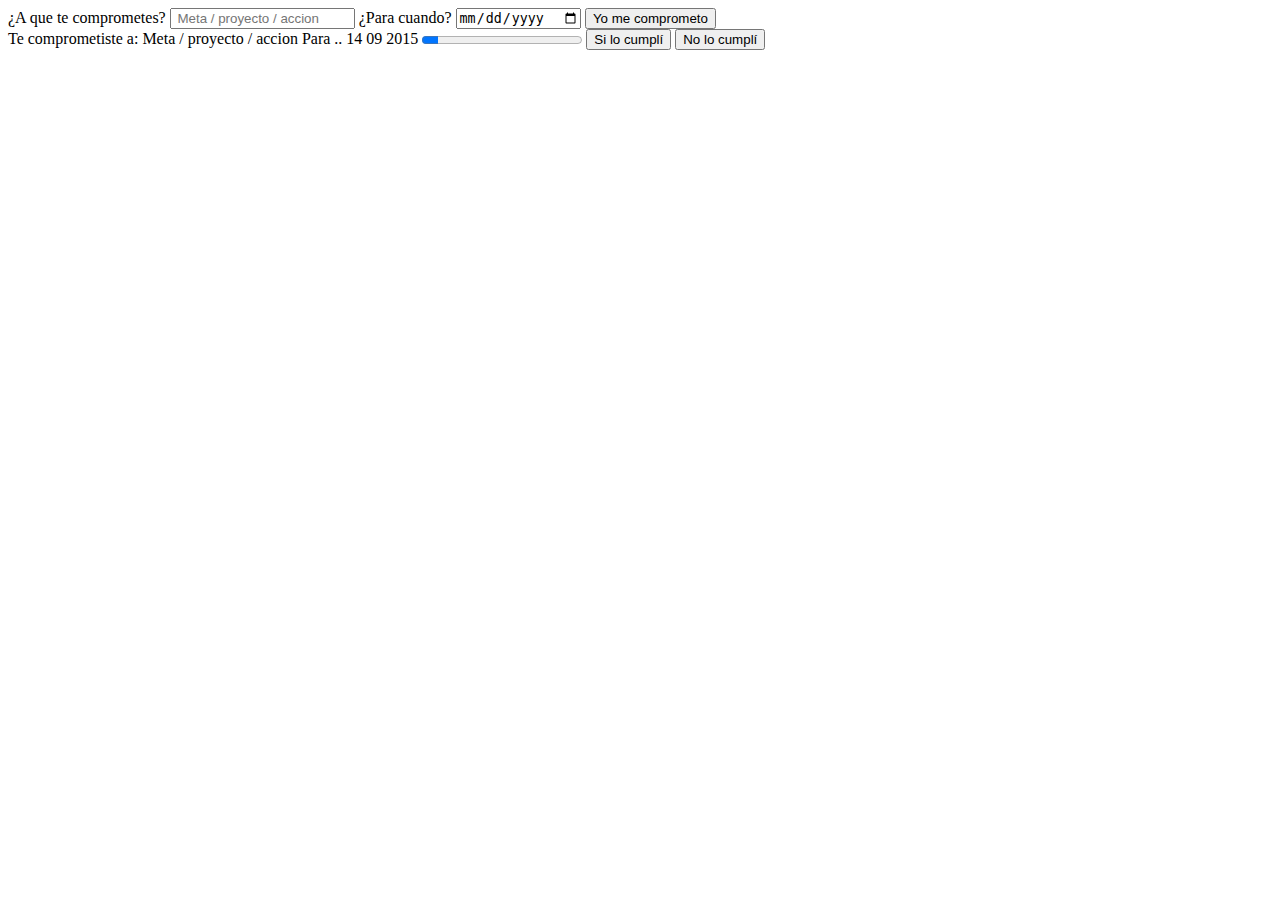
==== app/views/App/Index.html @ ecc83b07 "Moving styles to its own file" ====
<!DOCTYPE html>
<html>
<head>
  <meta charset="utf-8">
  <meta http-equiv="X-UA-Compatible" content="IE=edge">
  <title>Inzayt</title>
  <link rel="stylesheet" type="text/css" href="/public/css/commit.css">
  <link href='http://fonts.googleapis.com/css?family=Lato:400,700' rel='stylesheet' type='text/css'>
  <link href='http://fonts.googleapis.com/css?family=Open+Sans' rel='stylesheet' type='text/css'>
<style>
  </style>
</head>
<body>

  <form action="">
    <label>¿A que te comprometes?</label>
    <input type="text" placeholder =" Meta / proyecto / accion ">

    <label>¿Para cuando?</label>
    <input type="date">

    <input class="bottom" type="submit" value="Yo me comprometo">
  </form>


  <form action="">

    <label>Te comprometiste a:</label>
    <label class='actived'>  Meta / proyecto / accion </label>

    <label>Para ..</label>
    <label class='actived date'>  14 </label>
    <label class='actived date'>  09 </label>
    <label class='actived date'>  2015 </label>

    <progress value="1" max="10" ></progress>

    <input type="submit" class="bottom si"  name="Lo cumpli" value="Si lo cumplí">
    <input type="submit" class="bottom no"  name="No lo cumpli" value="No lo cumplí">
  </form>

</body>
</html>
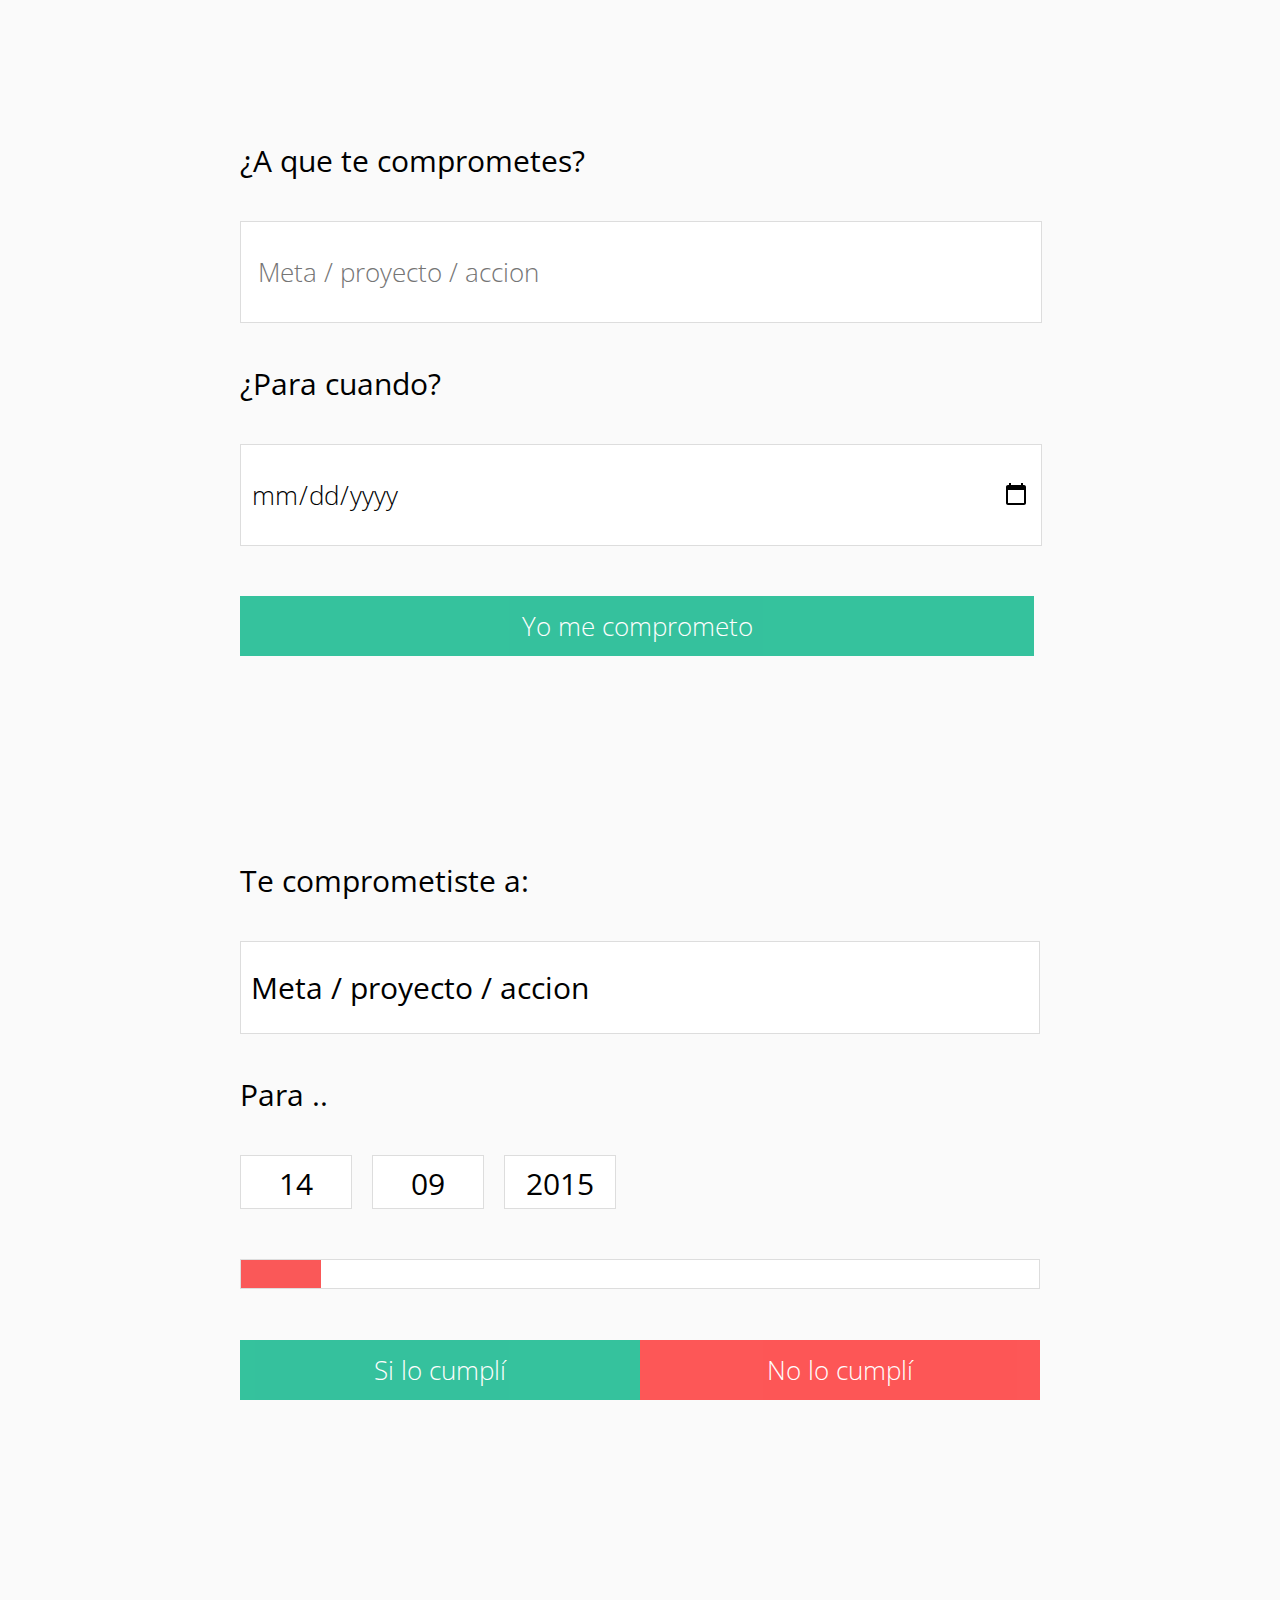
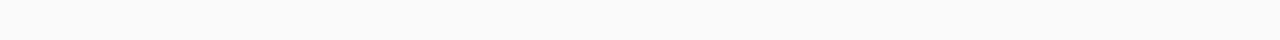
==== commit e10b42fe: "Saving commitments :)" ====
--- a/app/views/App/Index.html
+++ b/app/views/App/Index.html
@@ -12,12 +12,12 @@
 </head>
 <body>
 
-  <form action="">
+  <form action="/commitment/{{.user}}" method="POST">
     <label>¿A que te comprometes?</label>
-    <input type="text" placeholder =" Meta / proyecto / accion ">
+    <input type="text" name="description" placeholder =" Meta / proyecto / accion ">
 
     <label>¿Para cuando?</label>
-    <input type="date">
+    <input type="date" name="date">
 
     <input class="bottom" type="submit" value="Yo me comprometo">
   </form>
--- a/public/css/commit.css
+++ b/public/css/commit.css
@@ -0,0 +1,62 @@
+body{ background: #FAFAFA; padding: 100px;  margin: auto}
+
+form{ margin: auto; width:800px; height: 680px; }
+
+label{ font-family: 'Open Sans', sans-serif; font-size: 30px; font-weight: 400; display: block; margin: 40px auto; }
+
+input[type=text], input[type=date]{
+  width: 780px;
+  height: 80px;
+  background: #fff;
+  padding: 10px;
+  font-size: 26px;
+  font-family: 'Open Sans';
+  font-weight: 200;
+  border:1px solid #ddd;
+  -webkit-transition: all .5s ease; -moz-transition: all .5s ease; -ms-transition: all .5s ease; transition: all .5s ease;
+}
+
+input[type=submit]{
+  height: 60px;
+  border: 0;
+  cursor: pointer;
+  font-family: 'Open Sans';
+  font-weight: 200;
+  font-size: 26px;
+  opacity: 0.8;
+  color: #fff;
+  -webkit-transition: all .5s ease; -moz-transition: all .5s ease; -ms-transition: all .5s ease; transition: all .5s ease;
+}
+
+input[type=text]:focus, input[type=date]:focus{ outline:0px; border-color:#04B486;}
+
+input[type=submit]:hover{ opacity: 1; }
+
+.actived{
+  border:1px solid #ddd;
+  padding: 25px 10px; background: #fff; cursor: text;
+}
+.date{
+  float: left; margin:0px 20px 0 0; width: 90px; height: 20px; text-align: center; padding-top: 7px;
+}
+
+progress[value] {
+  -webkit-appearance: none;
+  appearance: none;
+  width: 100%;
+  margin: 50px 0;
+  height: 30px;
+  border: 1px solid #ddd;
+}
+progress[value]::-webkit-progress-bar{
+  background: #fff;
+}
+progress[value]::-webkit-progress-value{
+  background: #FA5858;
+}
+
+.bottom{ background: #04B486; width: 794px;  margin: 50px 0;}
+.si, .no{ float:left; width: 50%; margin: 0; padding: 0}
+.no{ background: #FE2E2E; opacity: 0.7}
+.no:hover {opacity: 1}
+
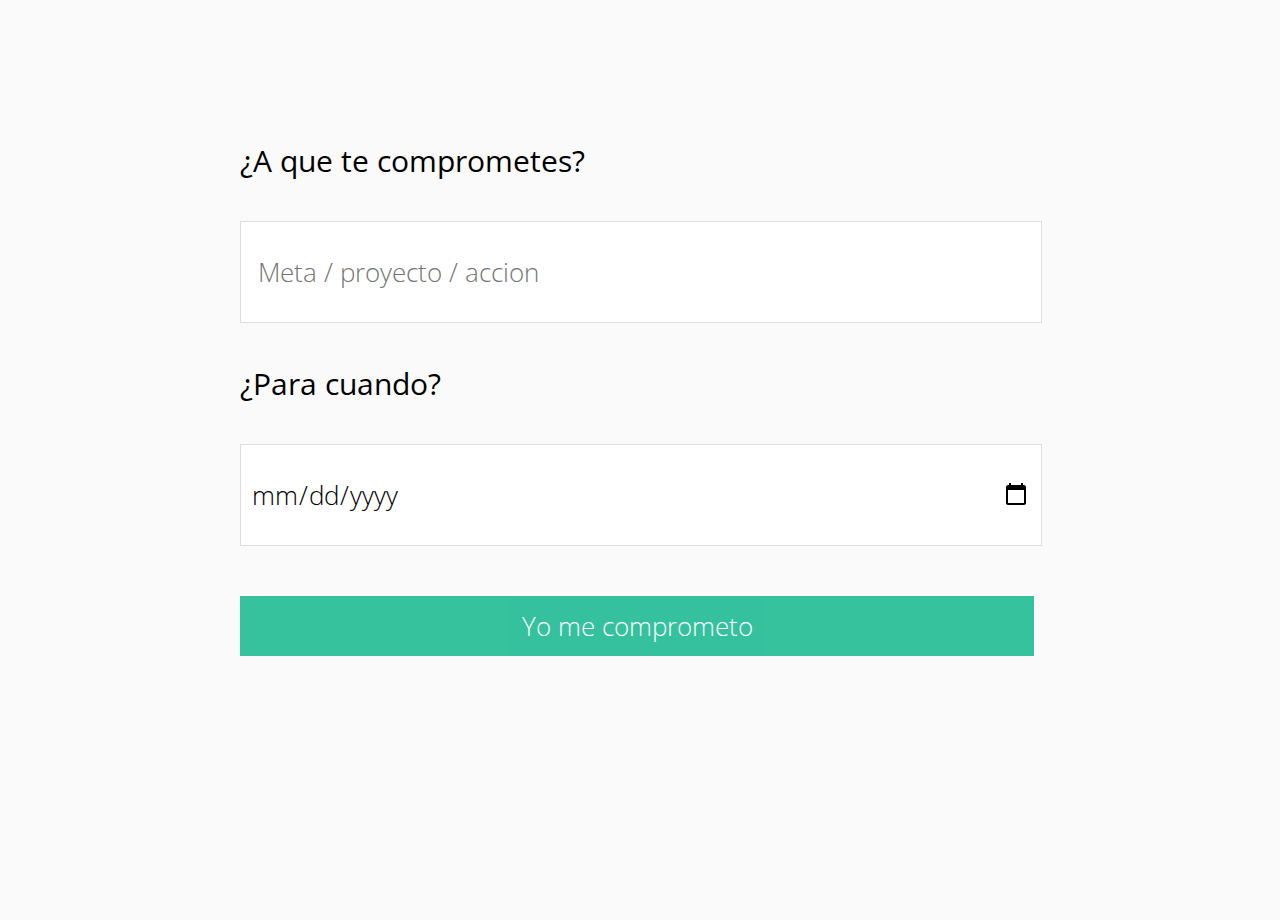
==== commit c75dd449: "Adding basic jquery functionality in index" ====
--- a/app/views/App/Index.html
+++ b/app/views/App/Index.html
@@ -7,23 +7,23 @@
   <link rel="stylesheet" type="text/css" href="/public/css/commit.css">
   <link href='http://fonts.googleapis.com/css?family=Lato:400,700' rel='stylesheet' type='text/css'>
   <link href='http://fonts.googleapis.com/css?family=Open+Sans' rel='stylesheet' type='text/css'>
-<style>
-  </style>
+  <script src="/public/js/jquery-1.9.1.min.js"></script>
+  <script src="/public/js/app.js"></script>
 </head>
 <body>
 
-  <form action="/commitment/{{.user}}" method="POST">
+  <form id="create-form">
+    <input id="user" type="hidden" value="{{.user}}">
     <label>¿A que te comprometes?</label>
-    <input type="text" name="description" placeholder =" Meta / proyecto / accion ">
+    <input type="text" name="description" placeholder =" Meta / proyecto / accion " required>
 
     <label>¿Para cuando?</label>
-    <input type="date" name="date">
+    <input type="date" name="date" required>
 
-    <input class="bottom" type="submit" value="Yo me comprometo">
+    <input id="create-button" class="bottom" type="submit" value="Yo me comprometo">
   </form>
 
-
-  <form action="">
+  <form id="show-form">
 
     <label>Te comprometiste a:</label>
     <label class='actived'>  Meta / proyecto / accion </label>
@@ -35,8 +35,8 @@
 
     <progress value="1" max="10" ></progress>
 
-    <input type="submit" class="bottom si"  name="Lo cumpli" value="Si lo cumplí">
-    <input type="submit" class="bottom no"  name="No lo cumpli" value="No lo cumplí">
+    <input id="complete-button" type="submit" class="bottom si"  name="Lo cumpli" value="Si lo cumplí">
+    <input id="discard-button" type="submit" class="bottom no"  name="No lo cumpli" value="No lo cumplí">
   </form>
 
 </body>
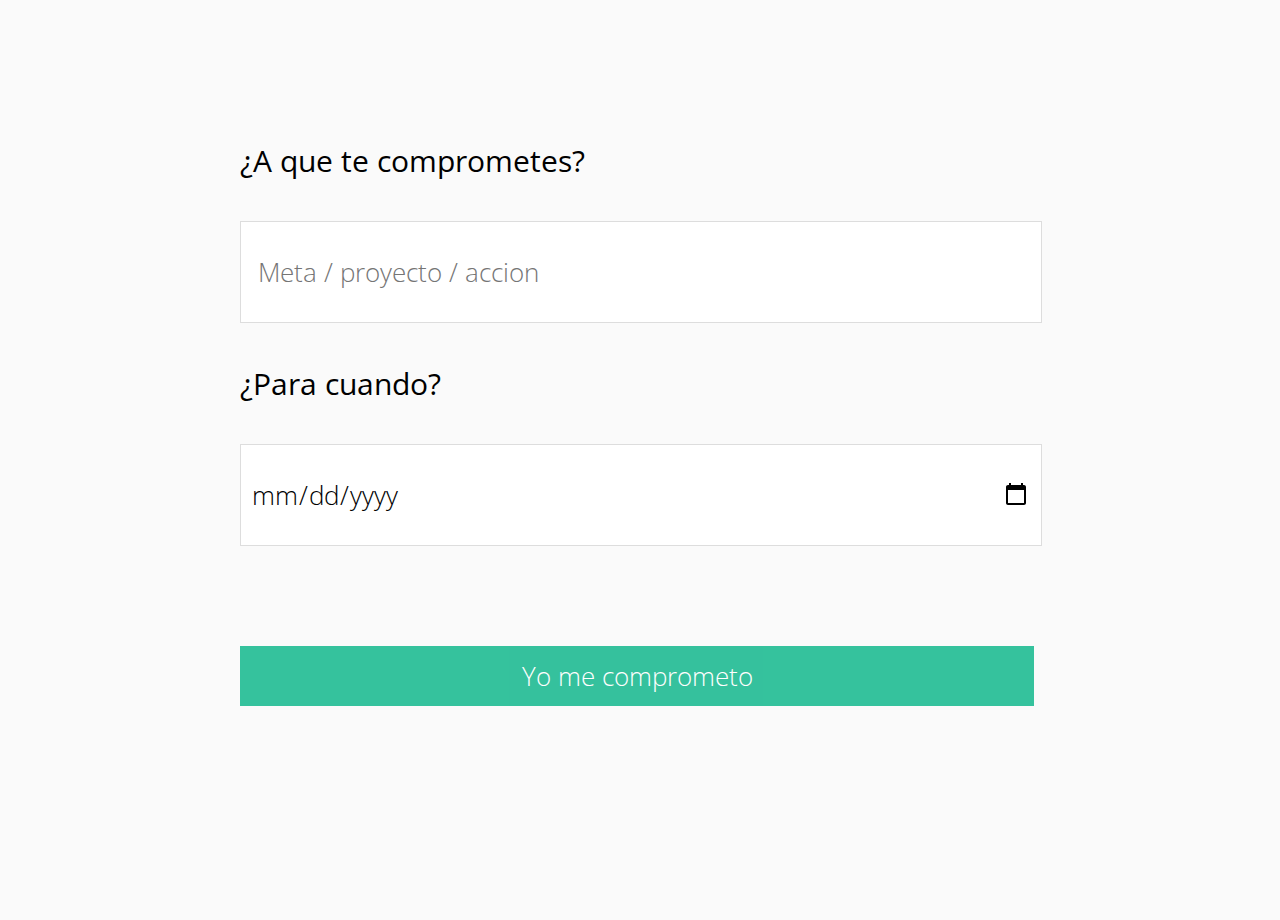
==== commit 45b64176: "progress bar" ====
--- a/app/views/App/Index.html
+++ b/app/views/App/Index.html
@@ -24,16 +24,16 @@
   </form>
 
   <form id="show-form">
-
-    <label>Te comprometiste a:</label>
-    <label class='actived'>  Meta / proyecto / accion </label>
+    <label for="progress" id="label"></label>
+    <progress  ></progress>
+    
+    <label>Dijiste que te comprometías a:</label>
+    <label class='actived' id="description">  Meta / proyecto / accion </label>
 
     <label>Para ..</label>
-    <label class='actived date'>  14 </label>
-    <label class='actived date'>  09 </label>
-    <label class='actived date'>  2015 </label>
-
-    <progress value="1" max="10" ></progress>
+    <label class='actived date' id="month">  14 </label>
+    <label class='actived date' id="day">  09 </label>
+    <label class='actived date fin' id="year">  2015 </label>
 
     <input id="complete-button" type="submit" class="bottom si"  name="Lo cumpli" value="Si lo cumplí">
     <input id="discard-button" type="submit" class="bottom no"  name="No lo cumpli" value="No lo cumplí">
--- a/public/css/commit.css
+++ b/public/css/commit.css
@@ -1,7 +1,5 @@
 body{ background: #FAFAFA; padding: 100px;  margin: auto}
-
 form{ margin: auto; width:800px; height: 680px; }
-
 label{ font-family: 'Open Sans', sans-serif; font-size: 30px; font-weight: 400; display: block; margin: 40px auto; }
 
 input[type=text], input[type=date]{
@@ -17,6 +15,7 @@
 }
 
 input[type=submit]{
+  margin-top: 100px; 
   height: 60px;
   border: 0;
   cursor: pointer;
@@ -29,34 +28,18 @@
 }
 
 input[type=text]:focus, input[type=date]:focus{ outline:0px; border-color:#04B486;}
+input[type=submit]:hover{ opacity: 1; }
+.actived{ border:1px solid #ddd; padding: 25px 10px; background: #fff; cursor: text; }
+.date{ float: left; margin:0px 20px 0 0; width: 90px; height: 20px; text-align: center; padding-top: 7px; }
+.fin { margin-right: 200px; }
 
-input[type=submit]:hover{ opacity: 1; }
-
-.actived{
-  border:1px solid #ddd;
-  padding: 25px 10px; background: #fff; cursor: text;
-}
-.date{
-  float: left; margin:0px 20px 0 0; width: 90px; height: 20px; text-align: center; padding-top: 7px;
-}
-
-progress[value] {
-  -webkit-appearance: none;
-  appearance: none;
-  width: 100%;
-  margin: 50px 0;
-  height: 30px;
-  border: 1px solid #ddd;
-}
-progress[value]::-webkit-progress-bar{
-  background: #fff;
-}
-progress[value]::-webkit-progress-value{
-  background: #FA5858;
-}
+progress[value] { -webkit-appearance: none; appearance: none; width: 100%; margin:0 0 50px 0; height: 30px; border: 1px solid #ddd; }
+progress[value]::-webkit-progress-bar{ background: #fff; }
+progress[value]::-webkit-progress-value{  background: #FA5858; }
 
 .bottom{ background: #04B486; width: 794px;  margin: 50px 0;}
 .si, .no{ float:left; width: 50%; margin: 0; padding: 0}
 .no{ background: #FE2E2E; opacity: 0.7}
 .no:hover {opacity: 1}
 
+#label{ font-size: 16px; margin:0;}
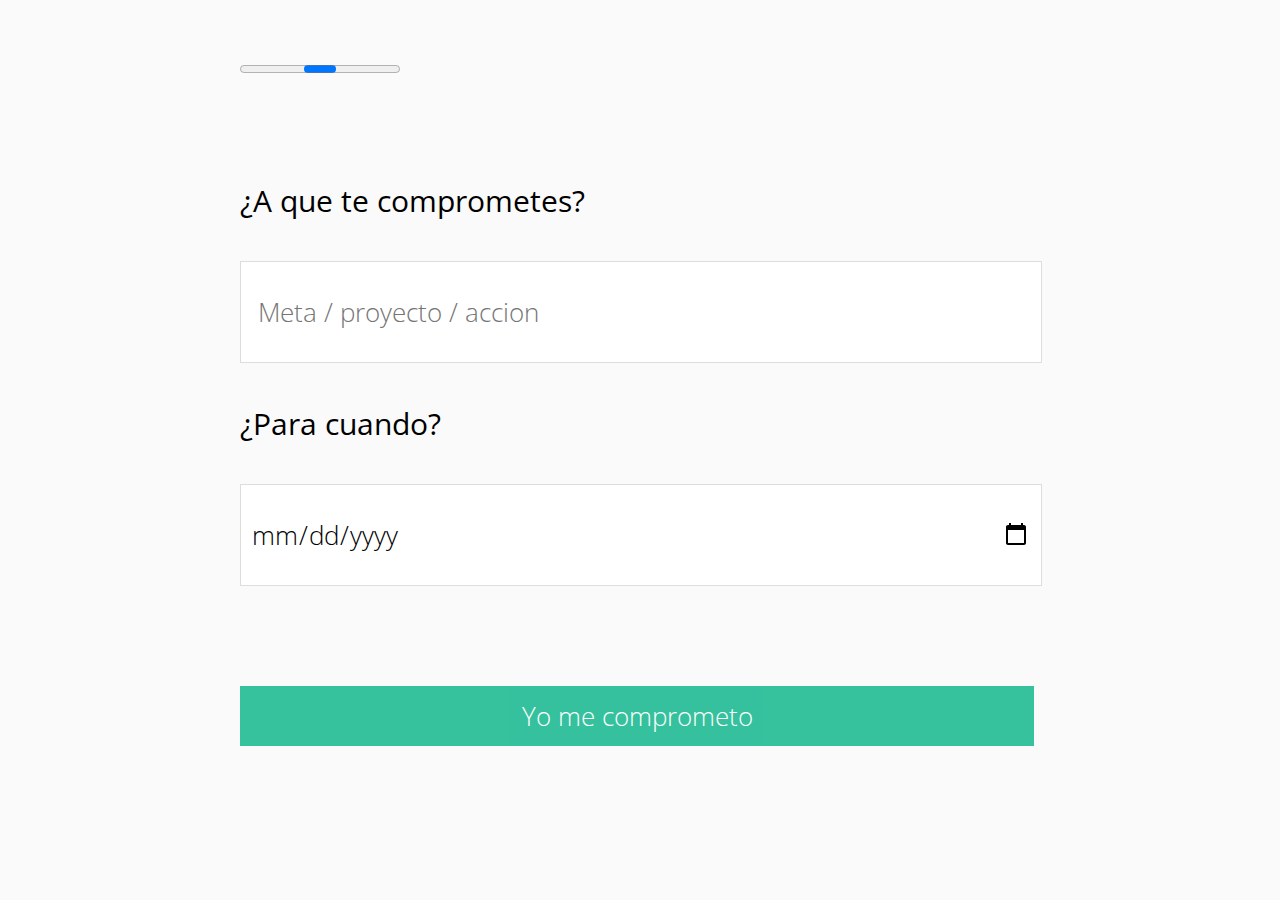
==== commit f1b29c3d: "progress general" ====
--- a/app/views/App/Index.html
+++ b/app/views/App/Index.html
@@ -11,7 +11,12 @@
   <script src="/public/js/app.js"></script>
 </head>
 <body>
+  
 
+  <form action="#" id="none">
+    <label for="progress" id="label"></label>
+    <progress max="100"  ></progress>
+  </form>
   <form id="create-form">
     <input id="user" type="hidden" value="{{.user}}">
     <label>¿A que te comprometes?</label>
@@ -24,8 +29,6 @@
   </form>
 
   <form id="show-form">
-    <label for="progress" id="label"></label>
-    <progress  ></progress>
     
     <label>Dijiste que te comprometías a:</label>
     <label class='actived' id="description">  Meta / proyecto / accion </label>
--- a/public/css/commit.css
+++ b/public/css/commit.css
@@ -1,5 +1,6 @@
-body{ background: #FAFAFA; padding: 100px;  margin: auto}
-form{ margin: auto; width:800px; height: 680px; }
+body{ background: #FAFAFA; padding: 60px;  margin: auto}
+form{ margin: auto; width:800px; height: 600px; }
+#none{ height: 80px}
 label{ font-family: 'Open Sans', sans-serif; font-size: 30px; font-weight: 400; display: block; margin: 40px auto; }
 
 input[type=text], input[type=date]{
@@ -33,7 +34,7 @@
 .date{ float: left; margin:0px 20px 0 0; width: 90px; height: 20px; text-align: center; padding-top: 7px; }
 .fin { margin-right: 200px; }
 
-progress[value] { -webkit-appearance: none; appearance: none; width: 100%; margin:0 0 50px 0; height: 30px; border: 1px solid #ddd; }
+progress[value] { -webkit-appearance: none; appearance: none; width: 70%; margin:10px 0 0px 0; height: 30px; border: 1px solid #ddd; }
 progress[value]::-webkit-progress-bar{ background: #fff; }
 progress[value]::-webkit-progress-value{  background: #FA5858; }
 
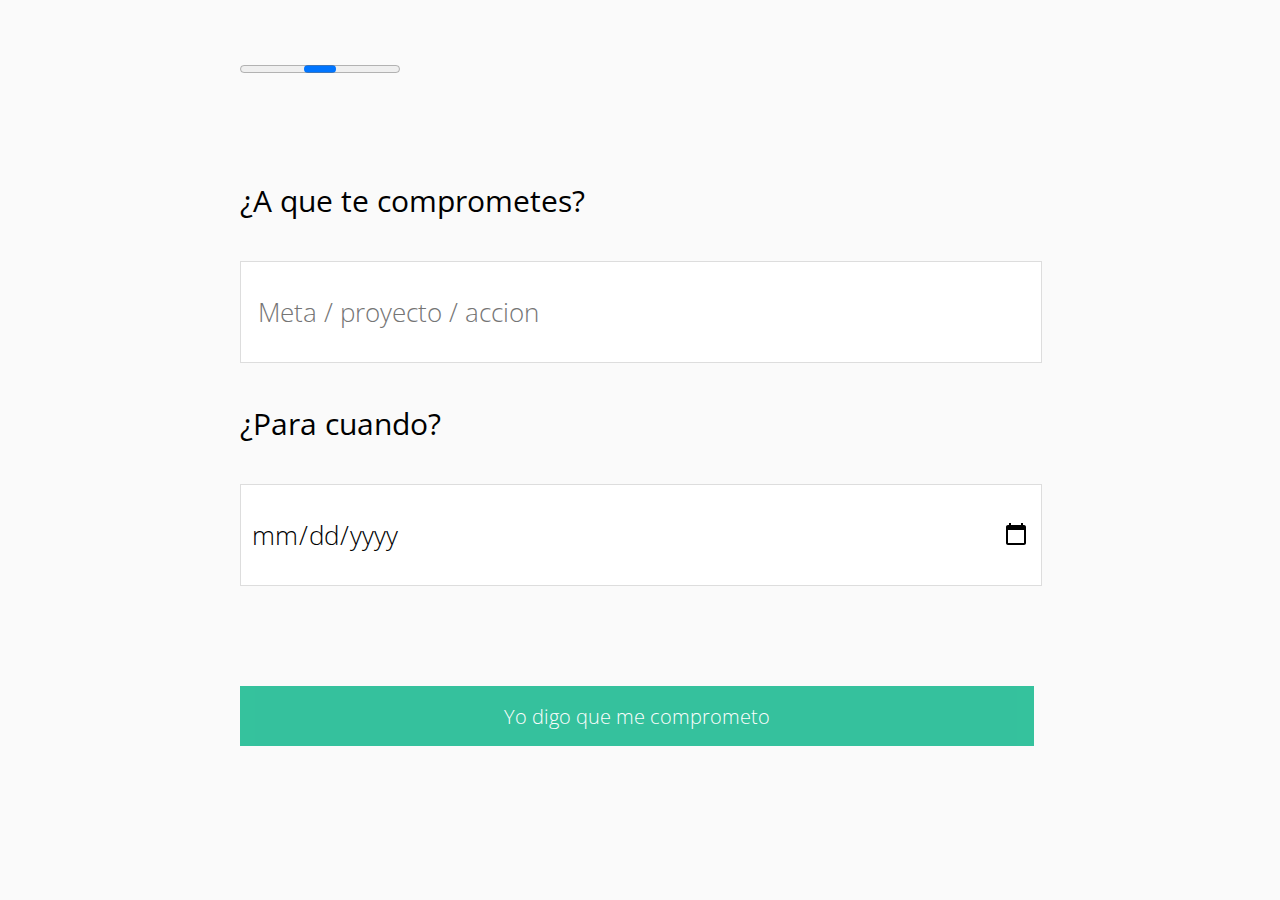
==== commit f45fe0ff: "títulos modificados" ====
--- a/app/views/App/Index.html
+++ b/app/views/App/Index.html
@@ -25,7 +25,7 @@
     <label>¿Para cuando?</label>
     <input type="date" name="date" required>
 
-    <input id="create-button" class="bottom" type="submit" value="Yo me comprometo">
+    <input id="create-button" class="bottom" type="submit" value="Yo digo que me comprometo">
   </form>
 
   <form id="show-form">
@@ -38,8 +38,8 @@
     <label class='actived date' id="day">  09 </label>
     <label class='actived date fin' id="year">  2015 </label>
 
-    <input id="complete-button" type="submit" class="bottom si"  name="Lo cumpli" value="Si lo cumplí">
-    <input id="discard-button" type="submit" class="bottom no"  name="No lo cumpli" value="No lo cumplí">
+    <input id="complete-button" type="submit" class="bottom si"  name="Lo cumpli" value="Me comprometí y lo cumplí">
+    <input id="discard-button" type="submit" class="bottom no"  name="No lo cumpli" value="No me comprometí y no lo cumplí">
   </form>
 
 </body>
--- a/public/css/commit.css
+++ b/public/css/commit.css
@@ -22,7 +22,7 @@
   cursor: pointer;
   font-family: 'Open Sans';
   font-weight: 200;
-  font-size: 26px;
+  font-size: 20px;
   opacity: 0.8;
   color: #fff;
   -webkit-transition: all .5s ease; -moz-transition: all .5s ease; -ms-transition: all .5s ease; transition: all .5s ease;
@@ -34,7 +34,7 @@
 .date{ float: left; margin:0px 20px 0 0; width: 90px; height: 20px; text-align: center; padding-top: 7px; }
 .fin { margin-right: 200px; }
 
-progress[value] { -webkit-appearance: none; appearance: none; width: 70%; margin:10px 0 0px 0; height: 30px; border: 1px solid #ddd; }
+progress[value] { -webkit-appearance: none; appearance: none; width: 100%; margin:10px 0 0px 0; height: 30px; border: 1px solid #ddd; }
 progress[value]::-webkit-progress-bar{ background: #fff; }
 progress[value]::-webkit-progress-value{  background: #FA5858; }
 
